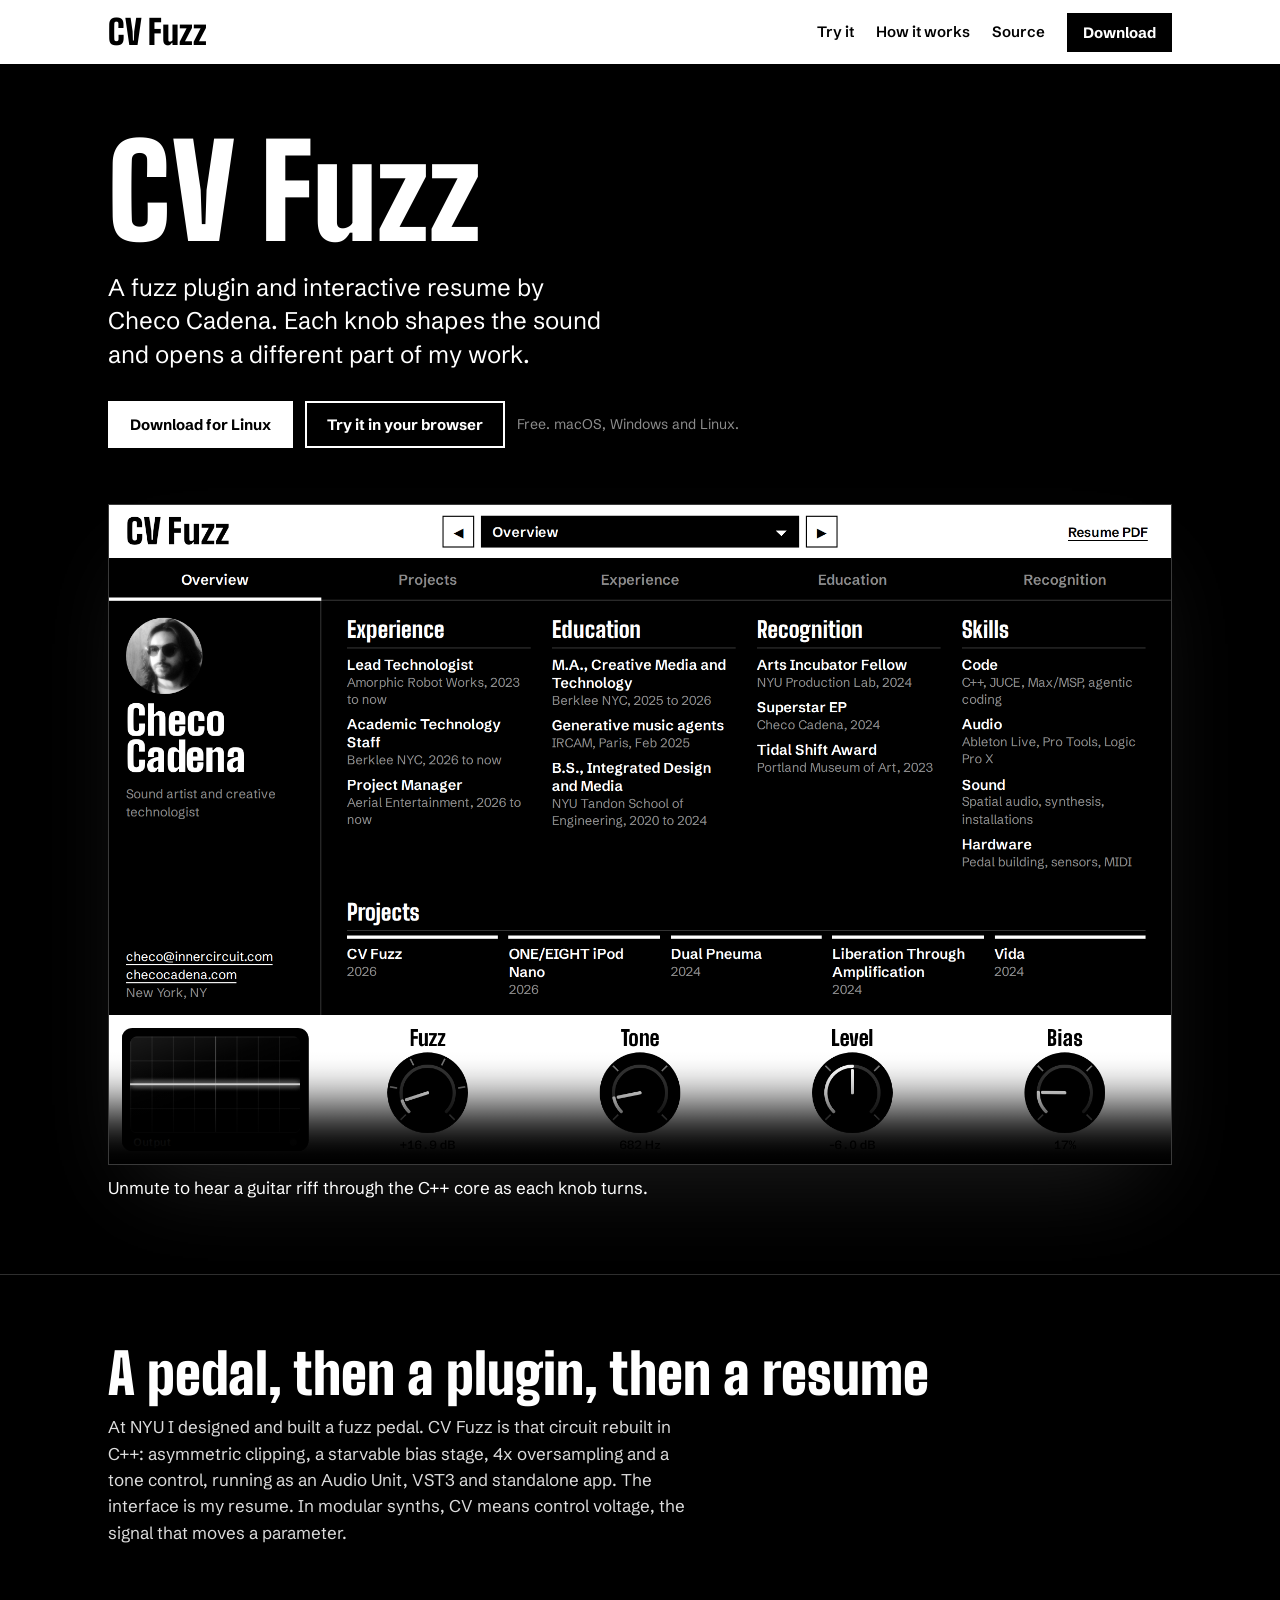
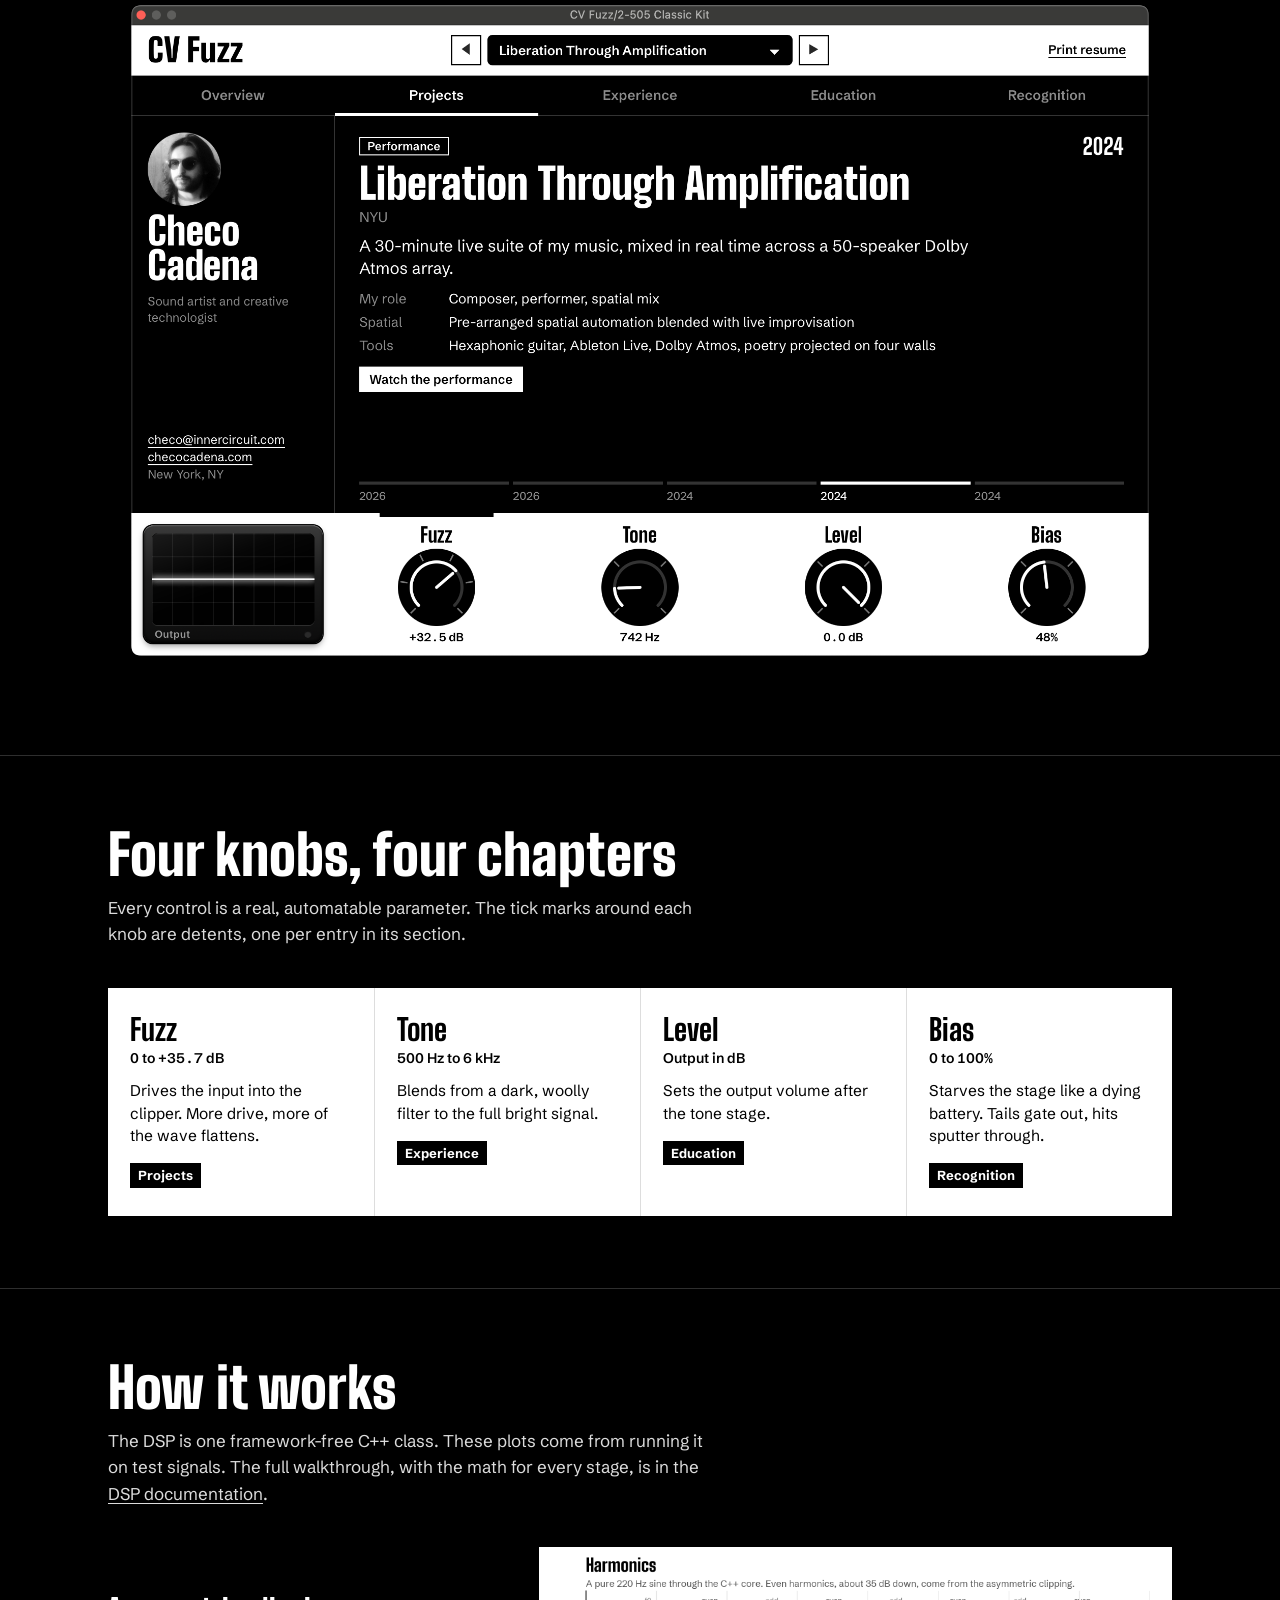
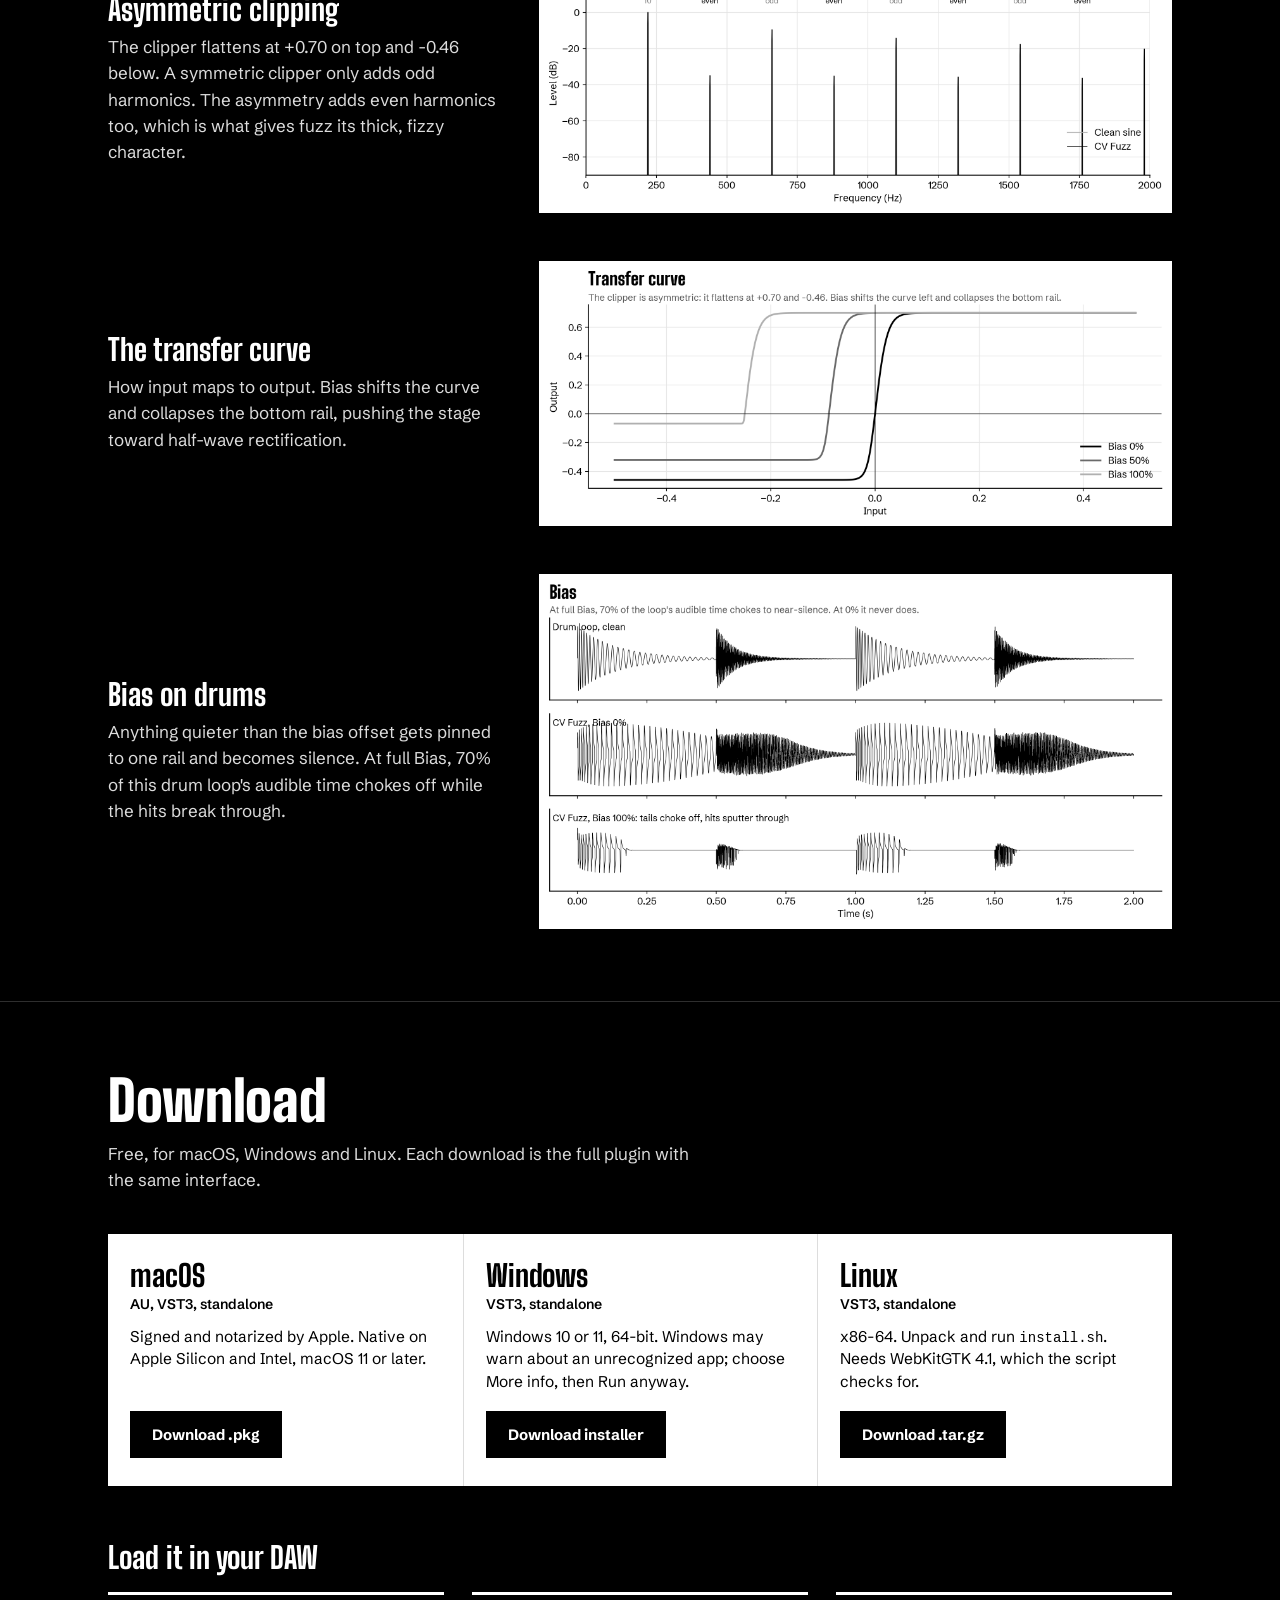
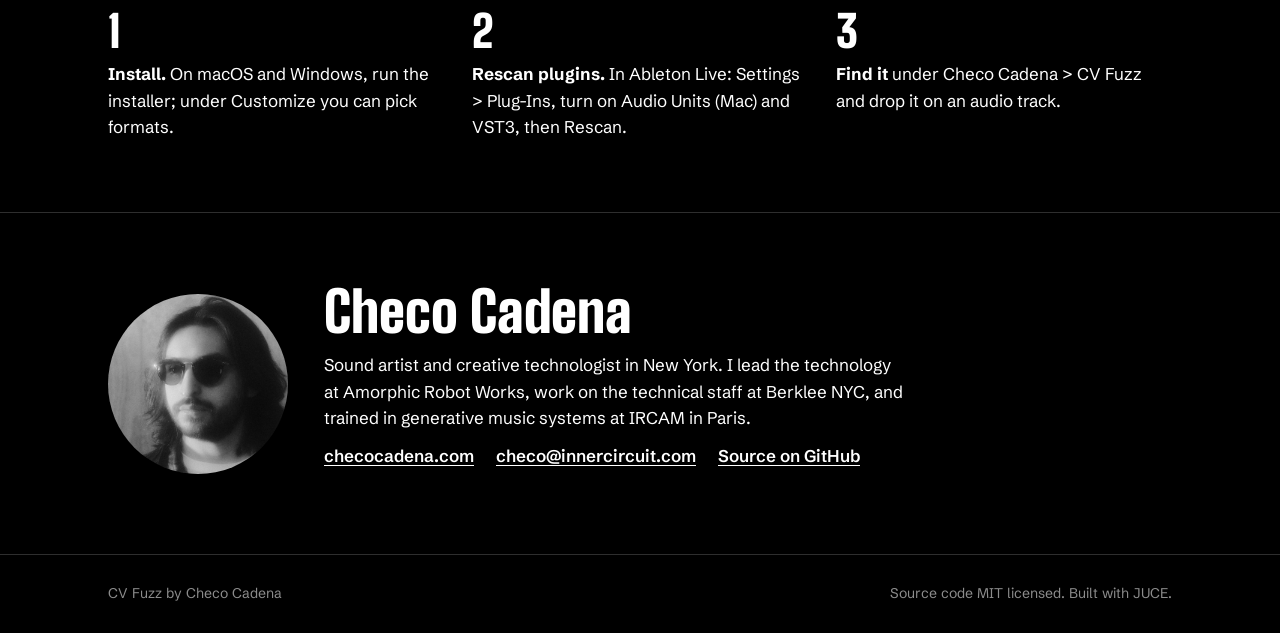
==== docs/index.html @ c5fa8ec6 "Initial commit" ====
<!DOCTYPE html>
<html lang="en">
<head>
<meta charset="UTF-8" />
<meta name="viewport" content="width=device-width, initial-scale=1, viewport-fit=cover" />
<title>CV Fuzz, a fuzz plugin and interactive resume by Checo Cadena</title>
<meta name="description" content="A C++ fuzz plugin whose interface is my resume. Each knob shapes the sound and opens a different part of my work. AU, VST3 and standalone for macOS." />
<meta property="og:title" content="CV Fuzz" />
<meta property="og:description" content="A fuzz plugin and interactive resume by Checo Cadena." />
<meta property="og:type" content="website" />
<meta property="og:image" content="https://checocadena.github.io/cv-fuzz/media/overview.png" />
<meta name="twitter:card" content="summary_large_image" />
<link rel="icon" href="data:image/svg+xml,<svg xmlns=%22http://www.w3.org/2000/svg%22 viewBox=%220 0 100 100%22><circle cx=%2250%22 cy=%2250%22 r=%2246%22 fill=%22black%22/><line x1=%2250%22 y1=%2250%22 x2=%2276%22 y2=%2228%22 stroke=%22white%22 stroke-width=%228%22 stroke-linecap=%22round%22/></svg>" />
<link rel="preconnect" href="https://fonts.googleapis.com">
<link rel="preconnect" href="https://fonts.gstatic.com" crossorigin>
<link href="https://fonts.googleapis.com/css2?family=Big+Shoulders+Display:wght@800;900&family=Schibsted+Grotesk:wght@400;500;600;700&display=swap" rel="stylesheet">
<style>
  :root {
    --black: #000; --white: #fff; --gray: #8c8c8c; --rule: #2e2e2e;
    --display: "Big Shoulders Display", "Arial Narrow", "Helvetica Neue", Arial, sans-serif;
    --body: "Schibsted Grotesk", "Helvetica Neue", Arial, sans-serif;
    box-sizing: border-box;
  }
  *, *::before, *::after { box-sizing: inherit; }
  html { scroll-behavior: smooth; }
  @media (prefers-reduced-motion: reduce) { html { scroll-behavior: auto; } }
  body { margin: 0; background: var(--black); color: var(--white); font: 17px/1.55 var(--body); -webkit-font-smoothing: antialiased; }
  a { color: inherit; text-underline-offset: 3px; }
  :focus-visible { outline: 2px solid var(--white); outline-offset: 3px; }
  img, video { max-width: 100%; display: block; }
  .wrap { max-width: 1120px; margin: 0 auto; padding: 0 28px; }

  /* menu bar: the plugin's white header */
  header { background: var(--white); color: var(--black); position: sticky; top: 0; z-index: 5; padding-top: env(safe-area-inset-top, 0px); }
  header .wrap { display: flex; align-items: center; justify-content: space-between; height: 64px; }
  .wordmark { font: 900 34px/1 var(--display); text-decoration: none; }
  nav { display: flex; gap: 22px; align-items: center; font-weight: 600; font-size: 15px; }
  nav a { text-decoration: none; }
  nav a:hover { text-decoration: underline; }
  .btn { display: inline-block; font: 700 15px var(--body); padding: 12px 20px; text-decoration: none; border: 2px solid currentColor; }
  .btn.solid { background: var(--white); color: var(--black); border-color: var(--white); }
  .btn.solid:hover { background: #d9d9d9; border-color: #d9d9d9; }
  .btn.ghost:hover { background: var(--white); color: var(--black); }
  header .btn { background: var(--black); color: var(--white); border-color: var(--black); padding: 8px 14px; }
  header .btn:hover { background: #333; border-color: #333; text-decoration: none; }

  /* hero */
  .hero { padding-top: 72px; padding-bottom: 56px; }
  @media (max-width: 520px) { .hero { padding-top: 44px; } }
  .hero h1 { font: 900 clamp(56px, 10vw, 128px)/0.88 var(--display); margin: 0 0 22px; letter-spacing: 0.005em; }
  .hero .lede { font-size: clamp(19px, 2.2vw, 24px); line-height: 1.4; max-width: 34ch; margin: 0 0 30px; }
  .actions { display: flex; flex-wrap: wrap; gap: 12px; align-items: center; }
  .actions .note { color: var(--gray); font-size: 14px; }
  .screen { margin-top: 56px; border: 1px solid #3a3a3a; box-shadow: 0 40px 90px -30px rgba(255,255,255,0.12); }

  section { border-top: 1px solid var(--rule); padding: 72px 0; }
  h2 { font: 900 clamp(38px, 5vw, 56px)/0.95 var(--display); margin: 0 0 14px; }
  .intro { max-width: 60ch; color: #dcdcdc; margin: 0 0 40px; }

  /* controls: four knob columns, like the deck */
  .deck { display: grid; grid-template-columns: repeat(4, minmax(0, 1fr)); background: var(--white); color: var(--black); }
  .knob { padding: 26px 22px 28px; border-left: 1px solid #ddd; }
  .knob:first-child { border-left: 0; }
  .knob h3 { font: 800 30px/1 var(--display); margin: 0 0 4px; }
  .knob .range { font-size: 14px; font-weight: 600; margin: 0 0 12px; font-variant-numeric: tabular-nums; }
  .knob p { margin: 0 0 14px; font-size: 15.5px; line-height: 1.45; }
  .knob .opens { display: inline-block; font-size: 13px; font-weight: 700; background: var(--black); color: var(--white); padding: 2px 8px; }

  /* dsp */
  .dsp { display: grid; gap: 48px; }
  .fig { display: grid; grid-template-columns: minmax(0, 1fr) minmax(0, 1.6fr); gap: 36px; align-items: center; }
  .fig h3 { font: 800 30px/1 var(--display); margin: 0 0 10px; }
  .fig p { margin: 0; color: #dcdcdc; }
  .fig img { background: var(--white); }

  /* install */
  ol.steps { list-style: none; counter-reset: s; margin: 0; padding: 0; display: grid; grid-template-columns: repeat(3, minmax(0, 1fr)); gap: 28px; }
  ol.steps li { counter-increment: s; border-top: 3px solid var(--white); padding-top: 14px; }
  ol.steps li::before { content: counter(s); font: 900 44px/1 var(--display); display: block; margin-bottom: 8px; }
  .req { color: var(--gray); font-size: 15px; margin-top: 28px; }

  /* downloads */
  .platforms { display: grid; grid-template-columns: repeat(3, minmax(0, 1fr)); background: var(--white); color: var(--black); margin-bottom: 56px; }
  .platform { padding: 26px 22px 28px; border-left: 1px solid #ddd; display: flex; flex-direction: column; }
  .platform:first-child { border-left: 0; }
  .platform h3 { font: 800 30px/1 var(--display); margin: 0 0 4px; }
  .platform .range { font-size: 14px; font-weight: 600; margin: 0 0 12px; }
  .platform p { margin: 0 0 18px; font-size: 15.5px; line-height: 1.45; }
  .platform .btn { margin-top: auto; align-self: flex-start; }
  .platform code { font-size: 14px; }
  .btn.dark { background: var(--black); color: var(--white); border-color: var(--black); }
  .btn.dark:hover { background: #333; border-color: #333; }
  h3.daw { font: 800 30px/1 var(--display); margin: 0 0 20px; }

  /* about */
  .about { display: grid; grid-template-columns: 180px minmax(0, 1fr); gap: 36px; align-items: center; }
  .about img { width: 180px; height: 180px; border-radius: 50%; object-fit: cover; filter: grayscale(1); }
  .about p { max-width: 58ch; margin: 0 0 12px; }
  .contact { display: flex; flex-wrap: wrap; gap: 8px 22px; font-weight: 600; }

  footer { border-top: 1px solid var(--rule); padding: 28px 0 calc(28px + env(safe-area-inset-bottom, 0px)); color: var(--gray); font-size: 14px; }
  footer .wrap { display: flex; justify-content: space-between; flex-wrap: wrap; gap: 10px; }

  @media (max-width: 860px) {
    nav .hide-sm { display: none; }
    .deck { grid-template-columns: repeat(2, minmax(0, 1fr)); }
    .knob:nth-child(3) { border-left: 0; }
    .knob:nth-child(n+3) { border-top: 1px solid #ddd; }
    .fig { grid-template-columns: 1fr; gap: 16px; }
    ol.steps { grid-template-columns: 1fr; }
    .platforms { grid-template-columns: 1fr; }
    .platform { border-left: 0; border-top: 1px solid #ddd; }
    .platform:first-child { border-top: 0; }
    .about { grid-template-columns: 1fr; }
    .about img { width: 120px; height: 120px; }
  }
  @media (max-width: 520px) {
    .wrap { padding-left: 20px; padding-right: 20px; }
    .deck { grid-template-columns: 1fr; }
    .knob { border-left: 0; border-top: 1px solid #ddd; }
    .knob:first-child { border-top: 0; }
  }
</style>
</head>
<body>
<header>
  <div class="wrap">
    <a class="wordmark" href="#top">CV Fuzz</a>
    <nav aria-label="Main">
      <a href="demo/" class="hide-sm">Try it</a>
      <a href="#dsp" class="hide-sm">How it works</a>
      <a data-repo href="#" class="hide-sm">Source</a>
      <a href="#install" class="btn">Download</a>
    </nav>
  </div>
</header>

<main id="top">
  <div class="wrap hero">
    <h1>CV Fuzz</h1>
    <p class="lede">A fuzz plugin and interactive resume by Checo Cadena. Each knob shapes the sound and opens a different part of my work.</p>
    <div class="actions">
      <a data-dl="auto" href="#install" class="btn solid" id="primaryDl">Download</a>
      <a href="demo/" class="btn ghost">Try it in your browser</a>
      <span class="note">Free. macOS, Windows and Linux.</span>
    </div>
    <video class="screen" src="media/cv-fuzz-demo.mp4" poster="media/overview.png" autoplay muted loop playsinline controls
           aria-label="Turning the knobs of CV Fuzz, which flips through sections of the resume, with a guitar playing through the plugin"></video>
    <p class="note" style="margin-top:10px">Unmute to hear a guitar riff through the C++ core as each knob turns.</p>
  </div>

  <section id="what">
    <div class="wrap">
      <h2>A pedal, then a plugin, then a resume</h2>
      <p class="intro">At NYU I designed and built a fuzz pedal. CV Fuzz is that circuit rebuilt in C++: asymmetric clipping, a starvable bias stage, 4x oversampling and a tone control, running as an Audio Unit, VST3 and standalone app. The interface is my resume. In modular synths, CV means control voltage, the signal that moves a parameter.</p>
      <img src="media/cv-fuzz-in-ableton.png" alt="CV Fuzz running as a plugin inside Ableton Live" loading="lazy" />
    </div>
  </section>

  <section id="controls">
    <div class="wrap">
      <h2>Four knobs, four chapters</h2>
      <p class="intro">Every control is a real, automatable parameter. The tick marks around each knob are detents, one per entry in its section.</p>
      <div class="deck">
        <div class="knob"><h3>Fuzz</h3><p class="range">0 to +35.7 dB</p><p>Drives the input into the clipper. More drive, more of the wave flattens.</p><span class="opens">Projects</span></div>
        <div class="knob"><h3>Tone</h3><p class="range">500 Hz to 6 kHz</p><p>Blends from a dark, woolly filter to the full bright signal.</p><span class="opens">Experience</span></div>
        <div class="knob"><h3>Level</h3><p class="range">Output in dB</p><p>Sets the output volume after the tone stage.</p><span class="opens">Education</span></div>
        <div class="knob"><h3>Bias</h3><p class="range">0 to 100%</p><p>Starves the stage like a dying battery. Tails gate out, hits sputter through.</p><span class="opens">Recognition</span></div>
      </div>
    </div>
  </section>

  <section id="dsp">
    <div class="wrap">
      <h2>How it works</h2>
      <p class="intro">The DSP is one framework-free C++ class. These plots come from running it on test signals. The full walkthrough, with the math for every stage, is in the <a data-repo-path="blob/main/documentation/DSP.md" href="#">DSP documentation</a>.</p>
      <div class="dsp">
        <div class="fig">
          <div><h3>Asymmetric clipping</h3><p>The clipper flattens at +0.70 on top and -0.46 below. A symmetric clipper only adds odd harmonics. The asymmetry adds even harmonics too, which is what gives fuzz its thick, fizzy character.</p></div>
          <img src="media/harmonics.png" alt="Spectrum of a 220 Hz sine through CV Fuzz, showing odd harmonics and smaller even harmonics" loading="lazy" />
        </div>
        <div class="fig">
          <div><h3>The transfer curve</h3><p>How input maps to output. Bias shifts the curve and collapses the bottom rail, pushing the stage toward half-wave rectification.</p></div>
          <img src="media/transfer-curve.png" alt="Transfer curves at 0, 50 and 100 percent bias" loading="lazy" />
        </div>
        <div class="fig">
          <div><h3>Bias on drums</h3><p>Anything quieter than the bias offset gets pinned to one rail and becomes silence. At full Bias, 70% of this drum loop's audible time chokes off while the hits break through.</p></div>
          <img src="media/bias-drums.png" alt="Drum loop waveforms clean, at 0 percent bias, and at 100 percent bias with gated tails" loading="lazy" />
        </div>
      </div>
    </div>
  </section>

  <section id="install">
    <div class="wrap">
      <h2>Download</h2>
      <p class="intro">Free, for macOS, Windows and Linux. Each download is the full plugin with the same interface.</p>
      <div class="platforms">
        <div class="platform">
          <h3>macOS</h3>
          <p class="range">AU, VST3, standalone</p>
          <p>Signed and notarized by Apple. Native on Apple Silicon and Intel, macOS 11 or later.</p>
          <a data-dl="CV-Fuzz-macOS.pkg" href="#" class="btn dark">Download .pkg</a>
        </div>
        <div class="platform">
          <h3>Windows</h3>
          <p class="range">VST3, standalone</p>
          <p>Windows 10 or 11, 64-bit. Windows may warn about an unrecognized app; choose More info, then Run anyway.</p>
          <a data-dl="CV-Fuzz-Windows-Setup.exe" href="#" class="btn dark">Download installer</a>
        </div>
        <div class="platform">
          <h3>Linux</h3>
          <p class="range">VST3, standalone</p>
          <p>x86-64. Unpack and run <code>install.sh</code>. Needs WebKitGTK 4.1, which the script checks for.</p>
          <a data-dl="CV-Fuzz-Linux-x64.tar.gz" href="#" class="btn dark">Download .tar.gz</a>
        </div>
      </div>
      <h3 class="daw">Load it in your DAW</h3>
      <ol class="steps">
        <li><strong>Install.</strong> On macOS and Windows, run the installer; under Customize you can pick formats.</li>
        <li><strong>Rescan plugins.</strong> In Ableton Live: Settings &gt; Plug-Ins, turn on Audio Units (Mac) and VST3, then Rescan.</li>
        <li><strong>Find it</strong> under Checo Cadena &gt; CV Fuzz and drop it on an audio track.</li>
      </ol>
    </div>
  </section>

  <section id="about">
    <div class="wrap about">
      <img src="media/checo.jpg" alt="Portrait of Checo Cadena" loading="lazy" />
      <div>
        <h2>Checo Cadena</h2>
        <p>Sound artist and creative technologist in New York. I lead the technology at Amorphic Robot Works, work on the technical staff at Berklee NYC, and trained in generative music systems at IRCAM in Paris.</p>
        <p class="contact"><a href="https://checocadena.com">checocadena.com</a><a href="mailto:checo@innercircuit.com">checo@innercircuit.com</a><a data-repo href="#">Source on GitHub</a></p>
      </div>
    </div>
  </section>
</main>

<footer>
  <div class="wrap"><span>CV Fuzz by Checo Cadena</span><span>Source code MIT licensed. Built with JUCE.</span></div>
</footer>

<script>
  // Works on any GitHub Pages address: username.github.io/repo/
  (function () {
    const host = location.hostname, seg = location.pathname.split("/").filter(Boolean)[0];
    const repo = host.endsWith("github.io") && seg ? `https://github.com/${host.split(".")[0]}/${seg}` : "https://github.com/checocadena/cv-fuzz";
    document.querySelectorAll("[data-repo]").forEach(a => a.href = repo);
    document.querySelectorAll("[data-release]").forEach(a => a.href = repo + "/releases/latest");
    document.querySelectorAll("[data-repo-path]").forEach(a => a.href = repo + "/" + a.dataset.repoPath);
    const dl = f => repo + "/releases/latest/download/" + f;
    document.querySelectorAll("[data-dl]:not([data-dl=auto])").forEach(a => a.href = dl(a.dataset.dl));
    // The main button offers the file for the visitor's own system.
    const ua = navigator.userAgent, b = document.getElementById("primaryDl");
    const pick = /Mac/.test(ua) && !/iPhone|iPad/.test(ua) ? ["macOS", "CV-Fuzz-macOS.pkg"]
               : /Windows/.test(ua) ? ["Windows", "CV-Fuzz-Windows-Setup.exe"]
               : /Linux/.test(ua) && !/Android/.test(ua) ? ["Linux", "CV-Fuzz-Linux-x64.tar.gz"] : null;
    if (pick) { b.textContent = "Download for " + pick[0]; b.href = dl(pick[1]); }
  })();
</script>
</body>
</html>
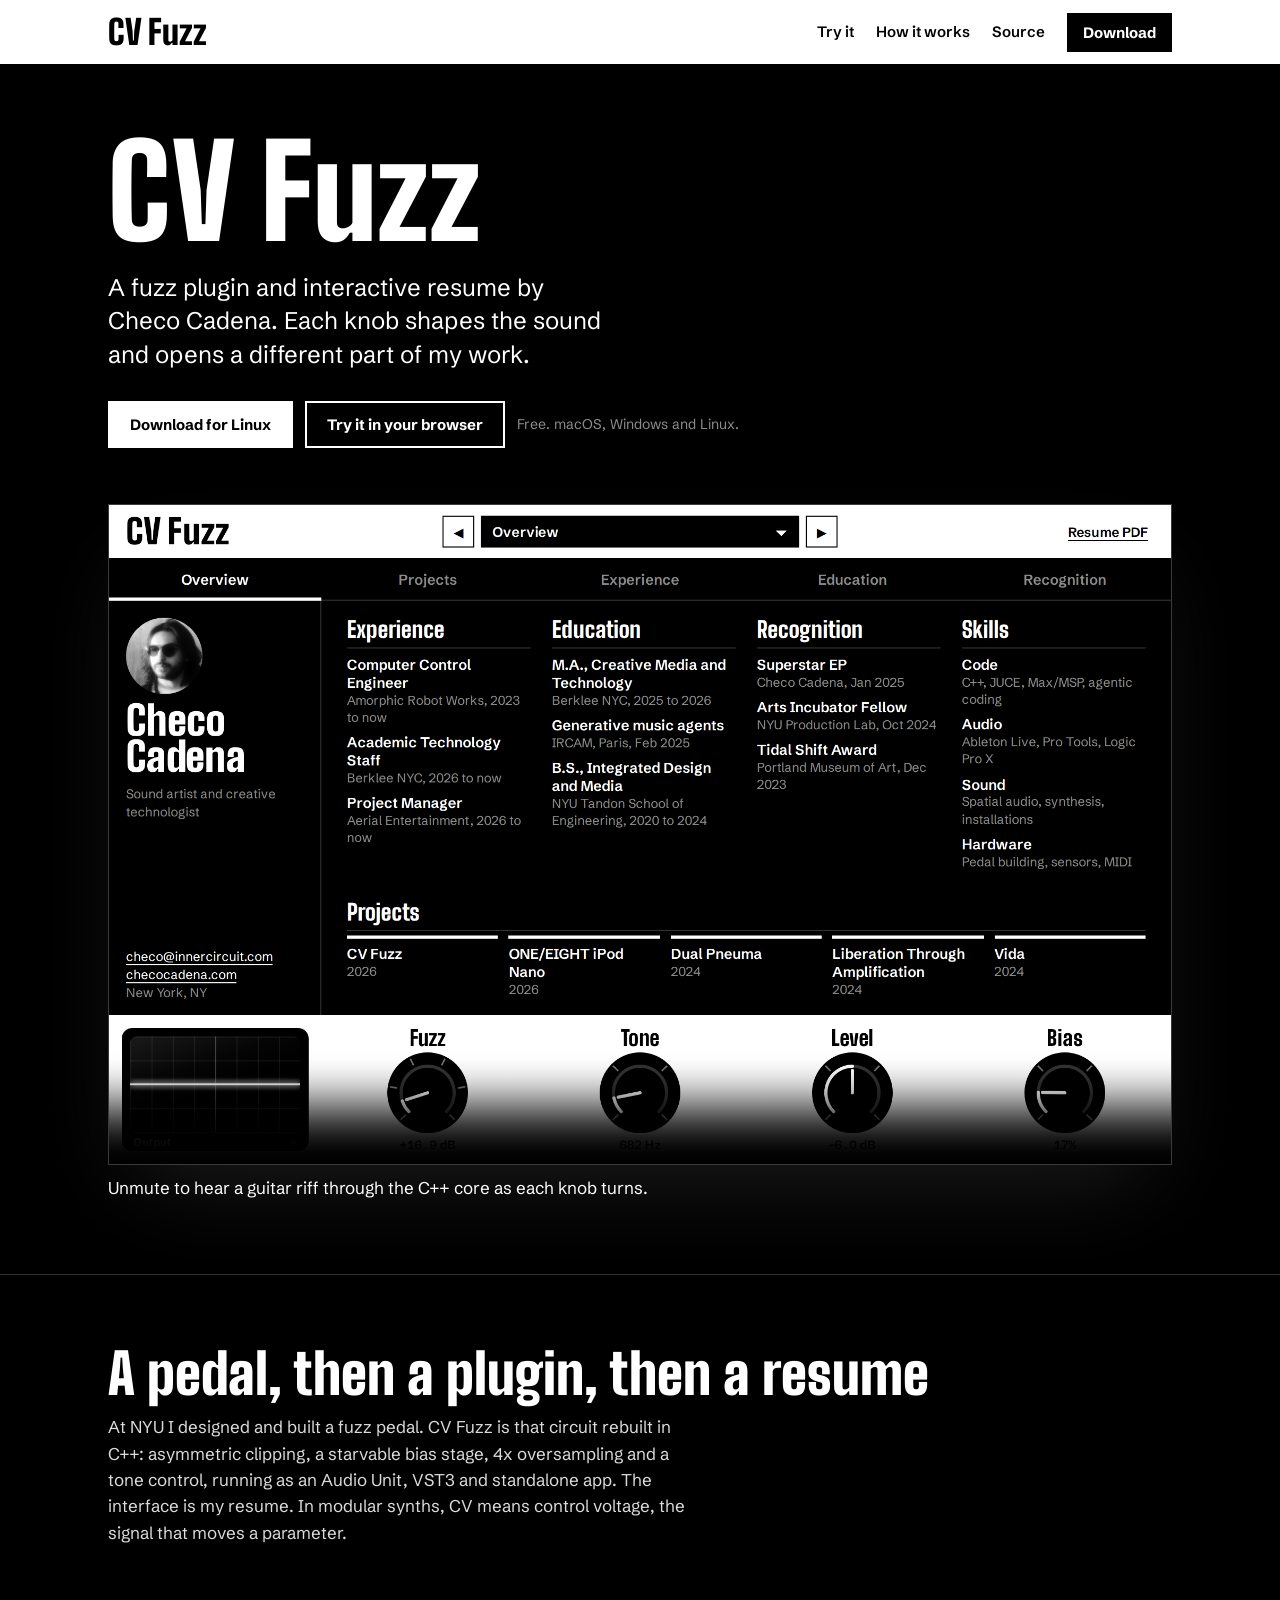
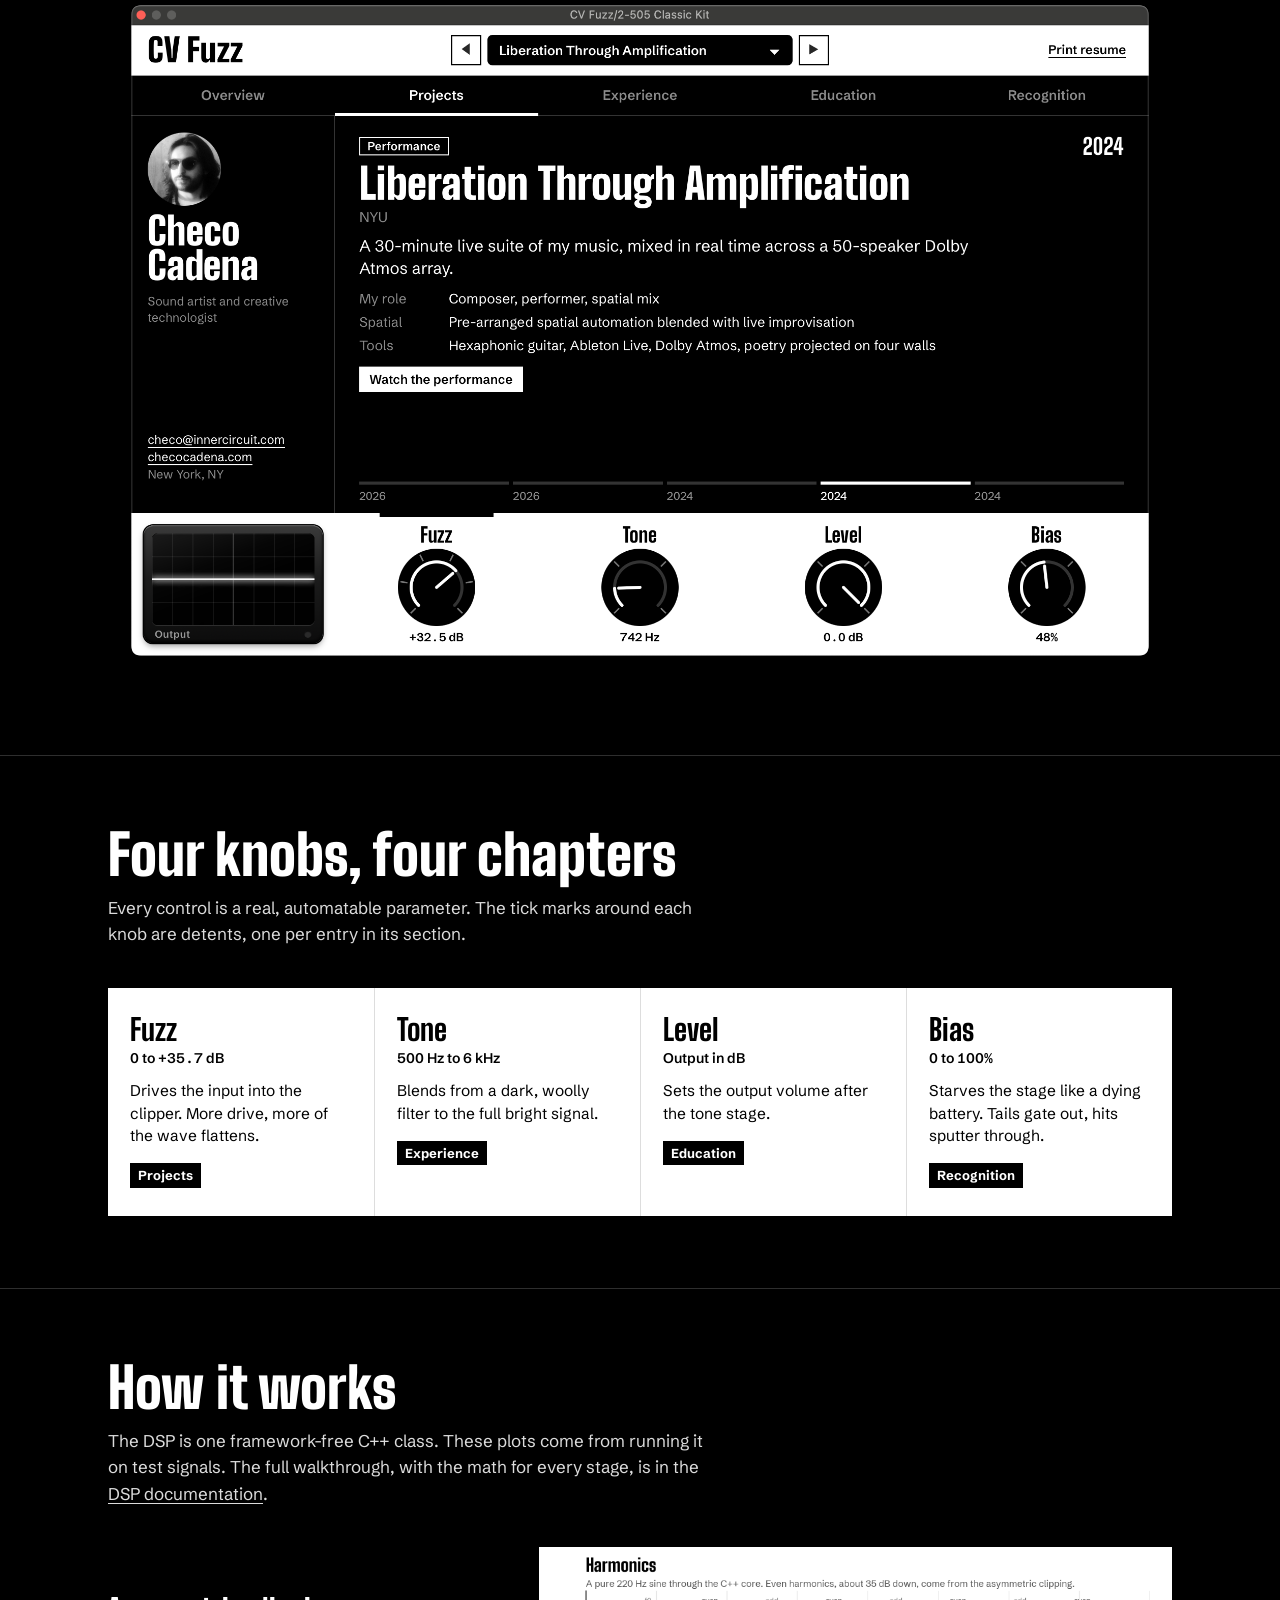
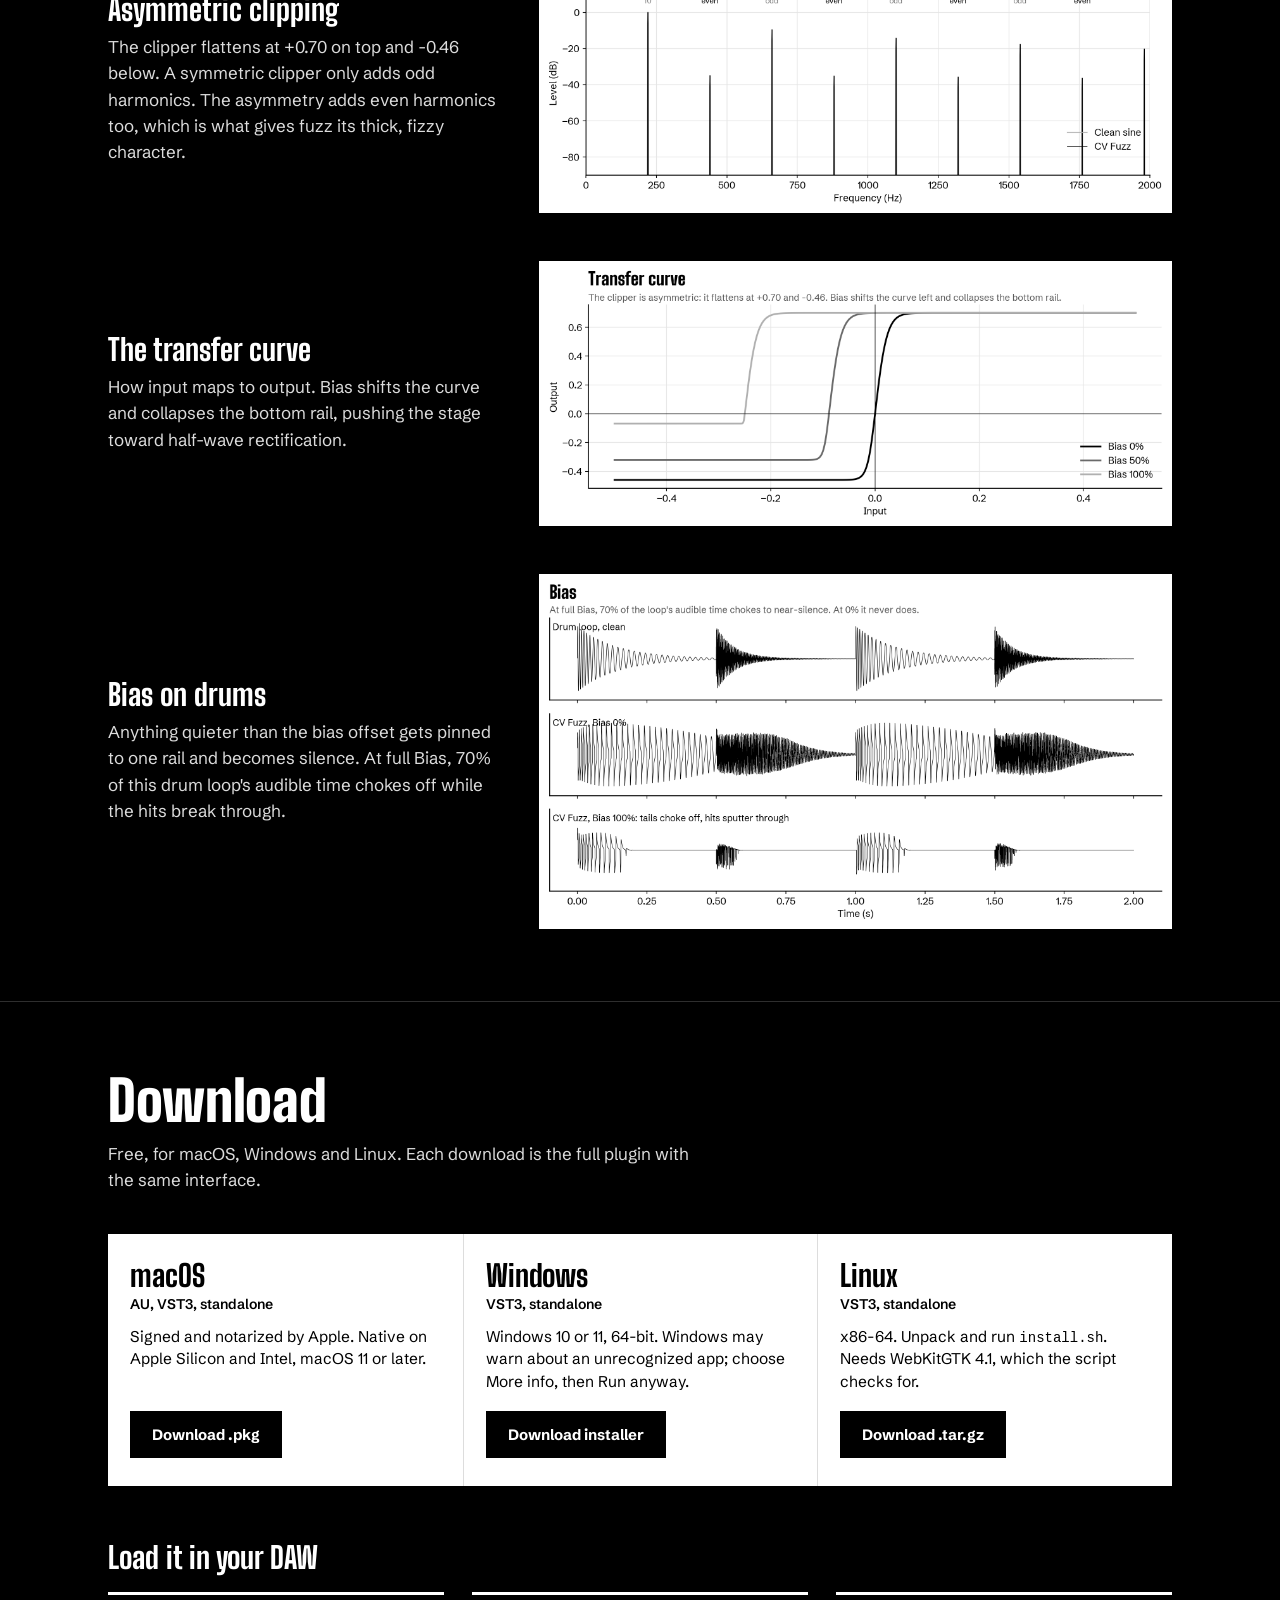
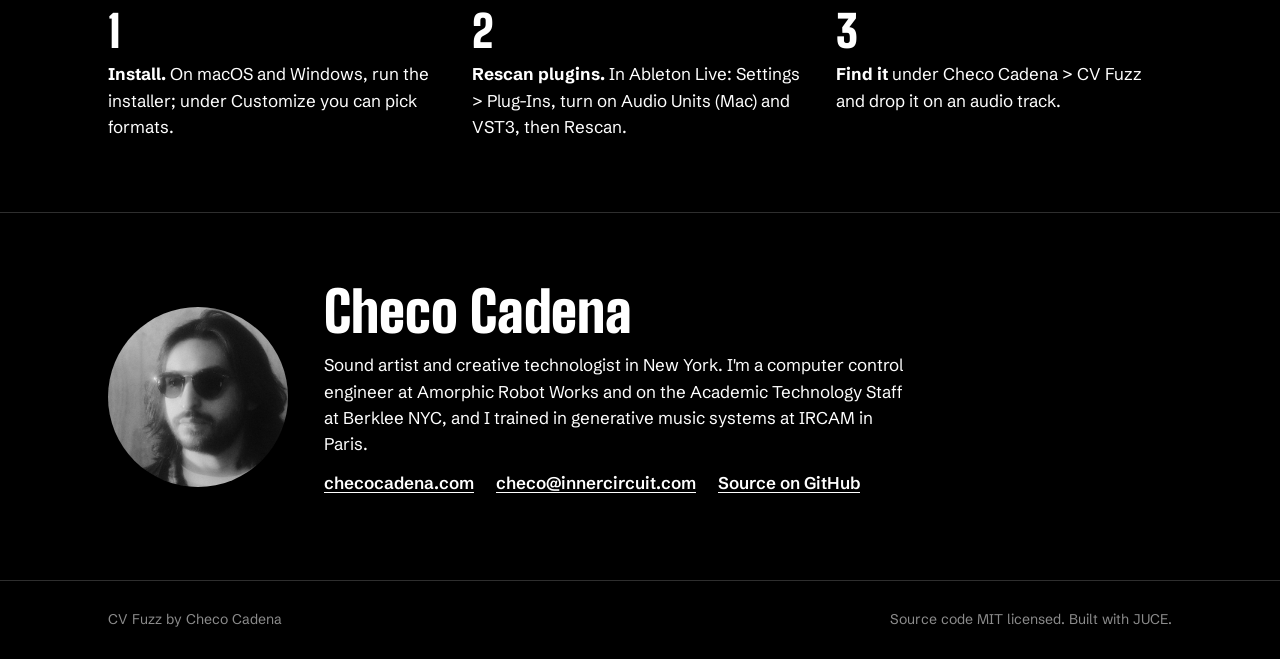
==== commit 954b5f59: "Update resume: titles, dates, and PDF (v1.0.1)" ====
--- a/docs/index.html
+++ b/docs/index.html
@@ -229,7 +229,7 @@
       <img src="media/checo.jpg" alt="Portrait of Checo Cadena" loading="lazy" />
       <div>
         <h2>Checo Cadena</h2>
-        <p>Sound artist and creative technologist in New York. I lead the technology at Amorphic Robot Works, work on the technical staff at Berklee NYC, and trained in generative music systems at IRCAM in Paris.</p>
+        <p>Sound artist and creative technologist in New York. I'm a computer control engineer at Amorphic Robot Works and on the Academic Technology Staff at Berklee NYC, and I trained in generative music systems at IRCAM in Paris.</p>
         <p class="contact"><a href="https://checocadena.com">checocadena.com</a><a href="mailto:checo@innercircuit.com">checo@innercircuit.com</a><a data-repo href="#">Source on GitHub</a></p>
       </div>
     </div>
